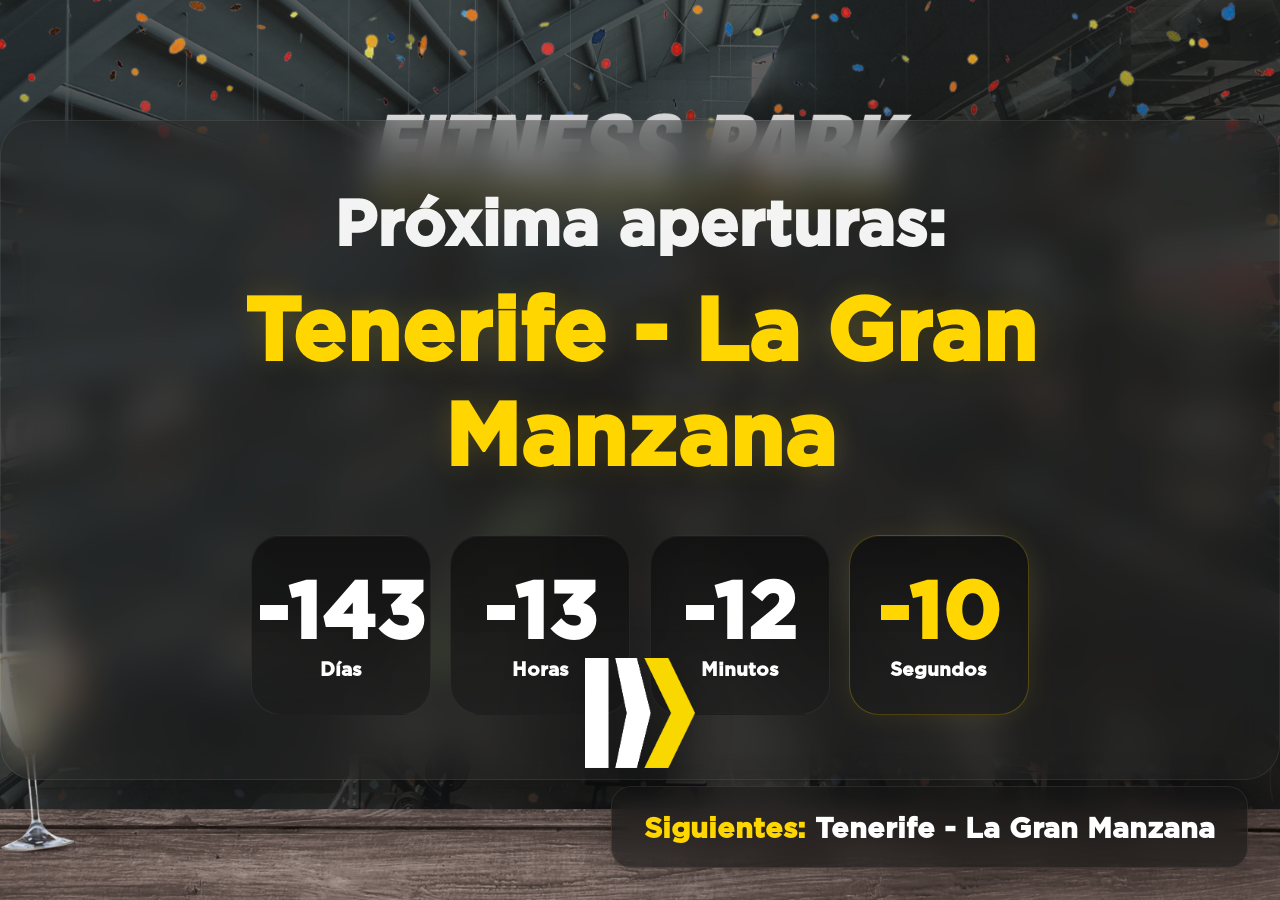
==== ap/index.html @ e1f19186 "Update index.html" ====
<!DOCTYPE html>
<html lang="es">
<head>
    <meta charset="UTF-8">
    <meta http-equiv="X-UA-Compatible" content="IE=edge">
    <meta name="viewport" content="width=device-width, initial-scale=1.0">
    <title>Apertura Fitness Park</title>
    <link rel="stylesheet" href="style.css">
</head>
<body>

    <section class="coming-soon">
        <div class="test">
            <h2>Próxima aperturas:</h2>
            <h1>Tenerife - La Gran Manzana</h1>

            <div class="countdown">
                <div class="container-day">
                    <h3 class="day">00</h3>
                    <h3>Días</h3>
                </div>

                <div class="container-hour">
                    <h3 class="hour">00</h3>
                    <h3>Horas</h3>
                </div>

                <div class="container-minute">
                    <h3 class="minute">00</h3>
                    <h3>Minutos</h3>
                </div>

                <div class="container-second">
                    <h3 class="second">00</h3>
                    <h3>Segundos</h3>
                </div>
            </div>
        </div>
    </section>

    <section id="names">
        <div id="proximo">
            <h3 id="prox">
                <span style="color:#FFD600;">Siguientes:</span>
                <span id="name">-</span>
            </h3>
        </div>
    </section>

    <div id="totem">
        <img src="totem.png" alt="totem" width="100" height="100">
    </div>

    <script src="app.js"></script>
</body>
</html>
---- ap/style.css ----
@font-face {
    font-family: FP1;
    src: url(Gotham-Bold.otf);
}

* {
    margin: 0;
    padding: 0;
    box-sizing: border-box;
}

body {
    font-family: FP1;
    color: #FFFFFF;
    background-color: #111;
    background-image:
        linear-gradient(rgba(1, 2, 3, 0.05), rgba(1, 2, 3, 0.05)),
        url("fondo2.png");
    background-position: center;
    background-repeat: no-repeat;
    background-size: cover;
    min-height: 100vh;
    overflow: hidden;
}

/* PANEL PRINCIPAL */
.test {
    padding: 4rem 5rem;
    background: rgba(30, 30, 30, 0.45);
    backdrop-filter: blur(18px);
    -webkit-backdrop-filter: blur(18px);
    border-radius: 35px;
    text-align: center;
    box-shadow: 0 20px 80px rgba(0,0,0,0.45);
    border: 1px solid rgba(255,255,255,0.08);
}

.coming-soon {
    min-height: 100vh;
    display: flex;
    align-items: center;
    justify-content: center;
}

/* TITULOS */
h2 {
    font-size: 4rem;
    font-weight: bold;
    margin-bottom: 1rem;
    color: rgba(255,255,255,0.95);
}

h1 {
    font-size: 5.5rem;
    font-weight: bold;
    color: #FFD600;
    margin-bottom: 1rem;
    text-shadow: 0 0 30px rgba(255,214,0,0.15);
}

/* COUNTDOWN */
.countdown {
    padding-top: 2rem;
    display: flex;
    gap: 1.2rem;
    justify-content: center;
}

.container-day,
.container-hour,
.container-minute,
.container-second {
    width: 180px;
    height: 180px;
    border-radius: 30px;
    display: flex;
    flex-direction: column;
    justify-content: center;
    background: linear-gradient(
        180deg,
        rgba(15,15,15,0.85),
        rgba(30,30,30,0.7)
    );
    border: 1px solid rgba(255,255,255,0.06);
    box-shadow: inset 0 1px 0 rgba(255,255,255,0.04);
}

.container-second {
    border: 1px solid rgba(255,214,0,0.25);
    box-shadow:
        0 0 30px rgba(255,214,0,0.08),
        inset 0 1px 0 rgba(255,255,255,0.04);
}

.day,
.hour,
.minute,
.second {
    font-size: 5rem;
    line-height: 1;
}

.second {
    color: #FFD600;
}

.container-day h3:last-child,
.container-hour h3:last-child,
.container-minute h3:last-child,
.container-second h3:last-child {
    font-size: 1.2rem;
    margin-top: 0.5rem;
}

/* SIGUIENTES */
#proximo {
    position: absolute;
    bottom: 2rem;
    right: 2rem;
    background: rgba(20, 20, 20, 0.6);
    backdrop-filter: blur(12px);
    padding: 1.4rem 2rem;
    border-radius: 20px;
    border: 1px solid rgba(255,255,255,0.08);
    box-shadow: 0 10px 40px rgba(0,0,0,0.25);
}

#prox {
    font-size: 1.8rem;
}

#name {
    opacity: 1;
    transition: opacity 0.7s ease-in-out;
}

/* TOTEM */
#totem {
    position: absolute;
    bottom: 8rem;
    left: 50%;
    transform: translateX(-50%);
    filter: drop-shadow(0 12px 20px rgba(0,0,0,0.35));
}

#totem img {
    width: 110px;
    height: 110px;
}

/* ANIMACIONES */
.fade {
    animation: fadeEffect 3s infinite;
}

@keyframes fadeEffect {
    0% { opacity: 1; }
    50% { opacity: 0; }
    100% { opacity: 1; }
}
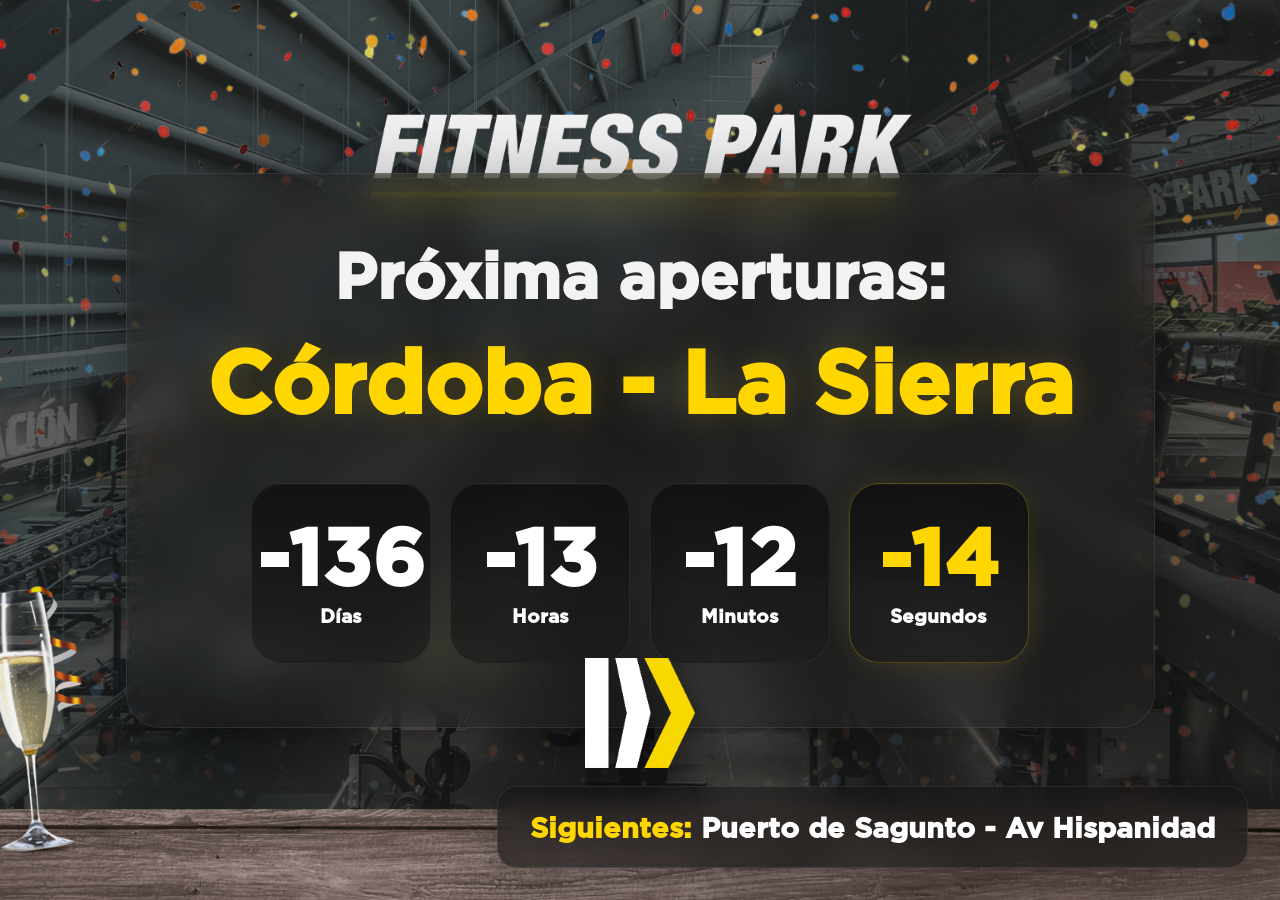
==== commit b9f4705a: "Update index.html" ====
--- a/ap/index.html
+++ b/ap/index.html
@@ -12,7 +12,7 @@
     <section class="coming-soon">
         <div class="test">
             <h2>Próxima aperturas:</h2>
-            <h1>Tenerife - La Gran Manzana</h1>
+            <h1>Córdoba - La Sierra</h1>
 
             <div class="countdown">
                 <div class="container-day">
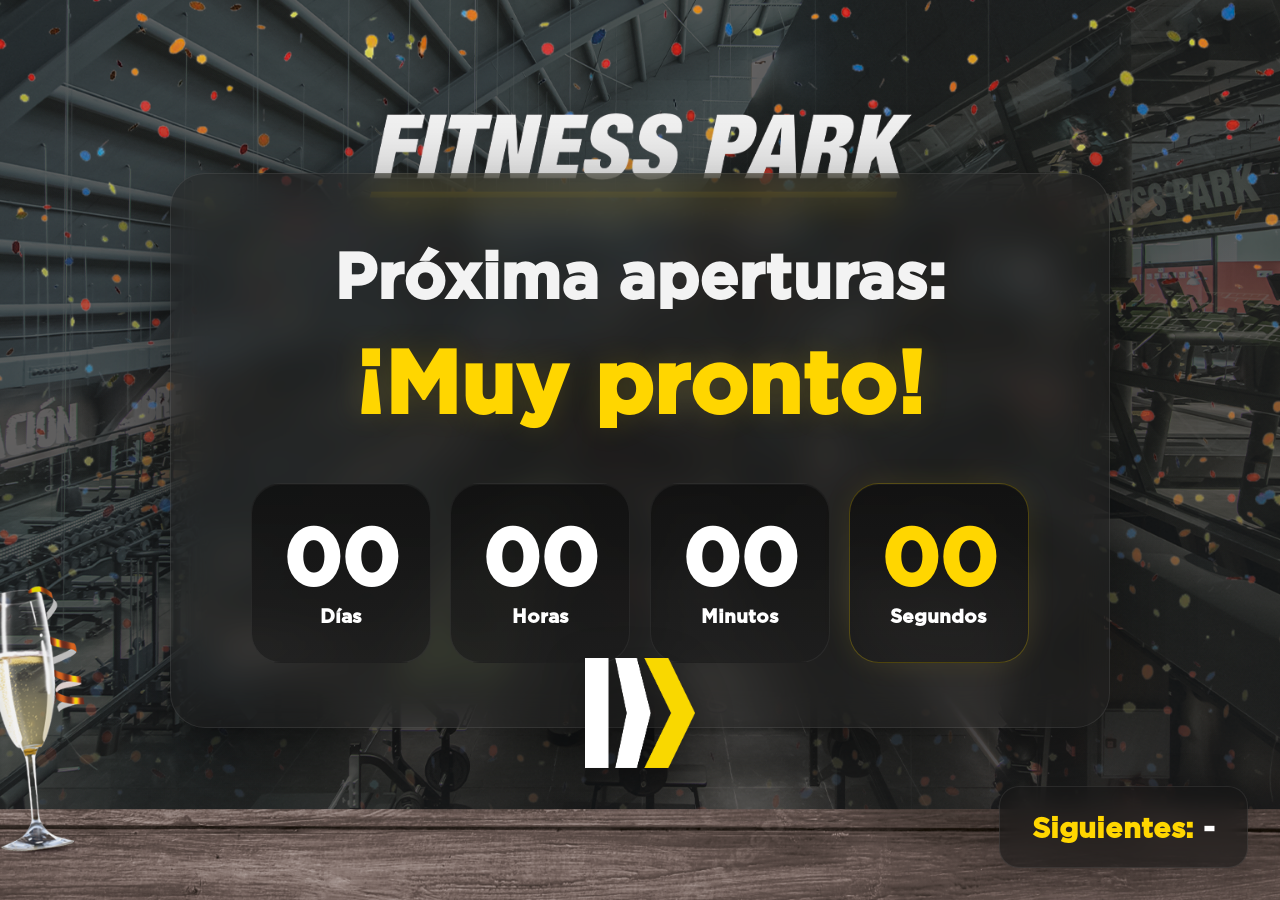
==== commit 924811f5: "Remove heading for Córdoba - La Sierra Removed the heading for 'Córdoba - La Sierra' in the upcoming" ====
--- a/ap/index.html
+++ b/ap/index.html
@@ -12,7 +12,7 @@
     <section class="coming-soon">
         <div class="test">
             <h2>Próxima aperturas:</h2>
-            <h1>Córdoba - La Sierra</h1>
+            <h1></h1>
 
             <div class="countdown">
                 <div class="container-day">
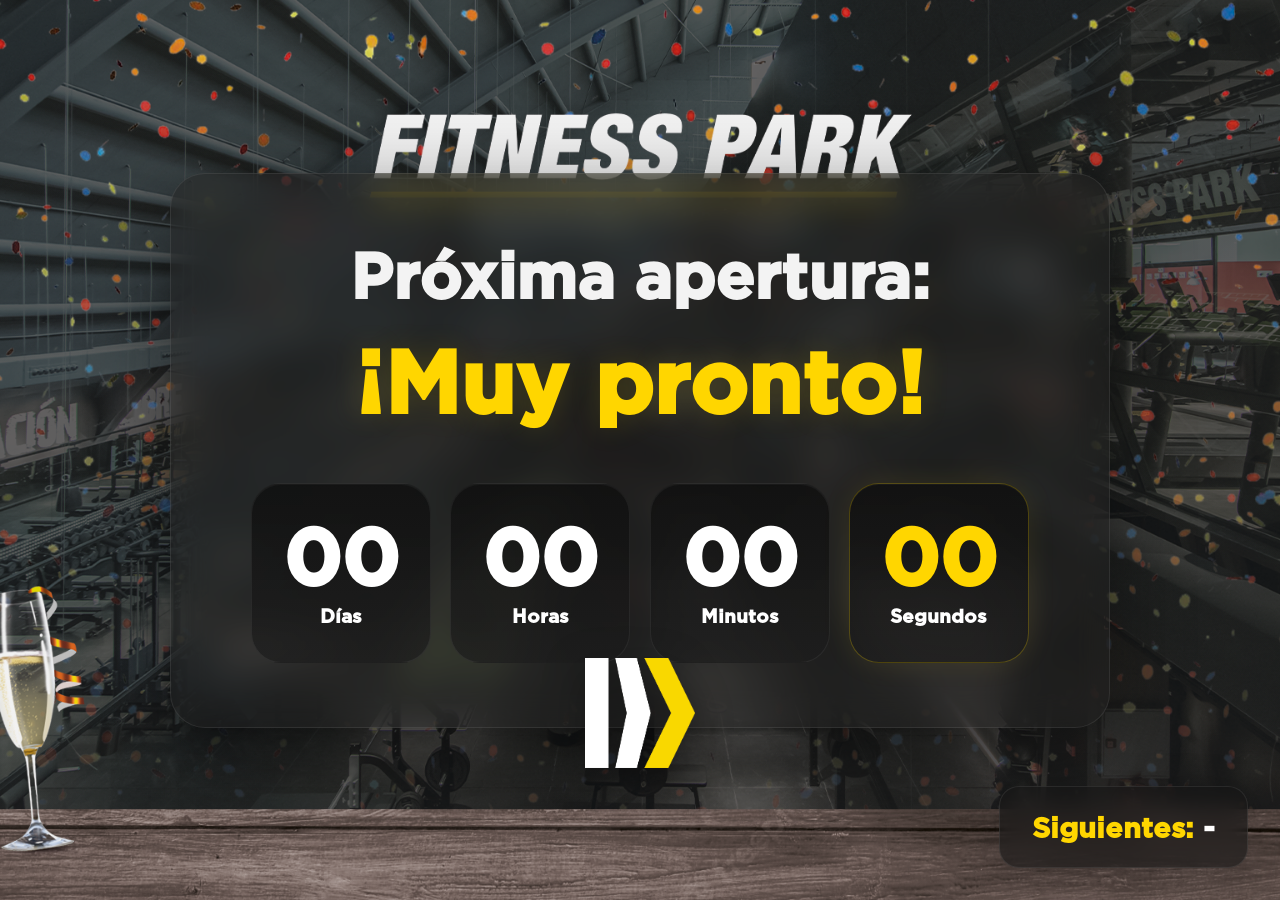
==== commit 26163479: "update" ====
--- a/ap/index.html
+++ b/ap/index.html
@@ -11,7 +11,7 @@
 
     <section class="coming-soon">
         <div class="test">
-            <h2>Próxima aperturas:</h2>
+            <h2>Próxima apertura:</h2>
             <h1></h1>
 
             <div class="countdown">
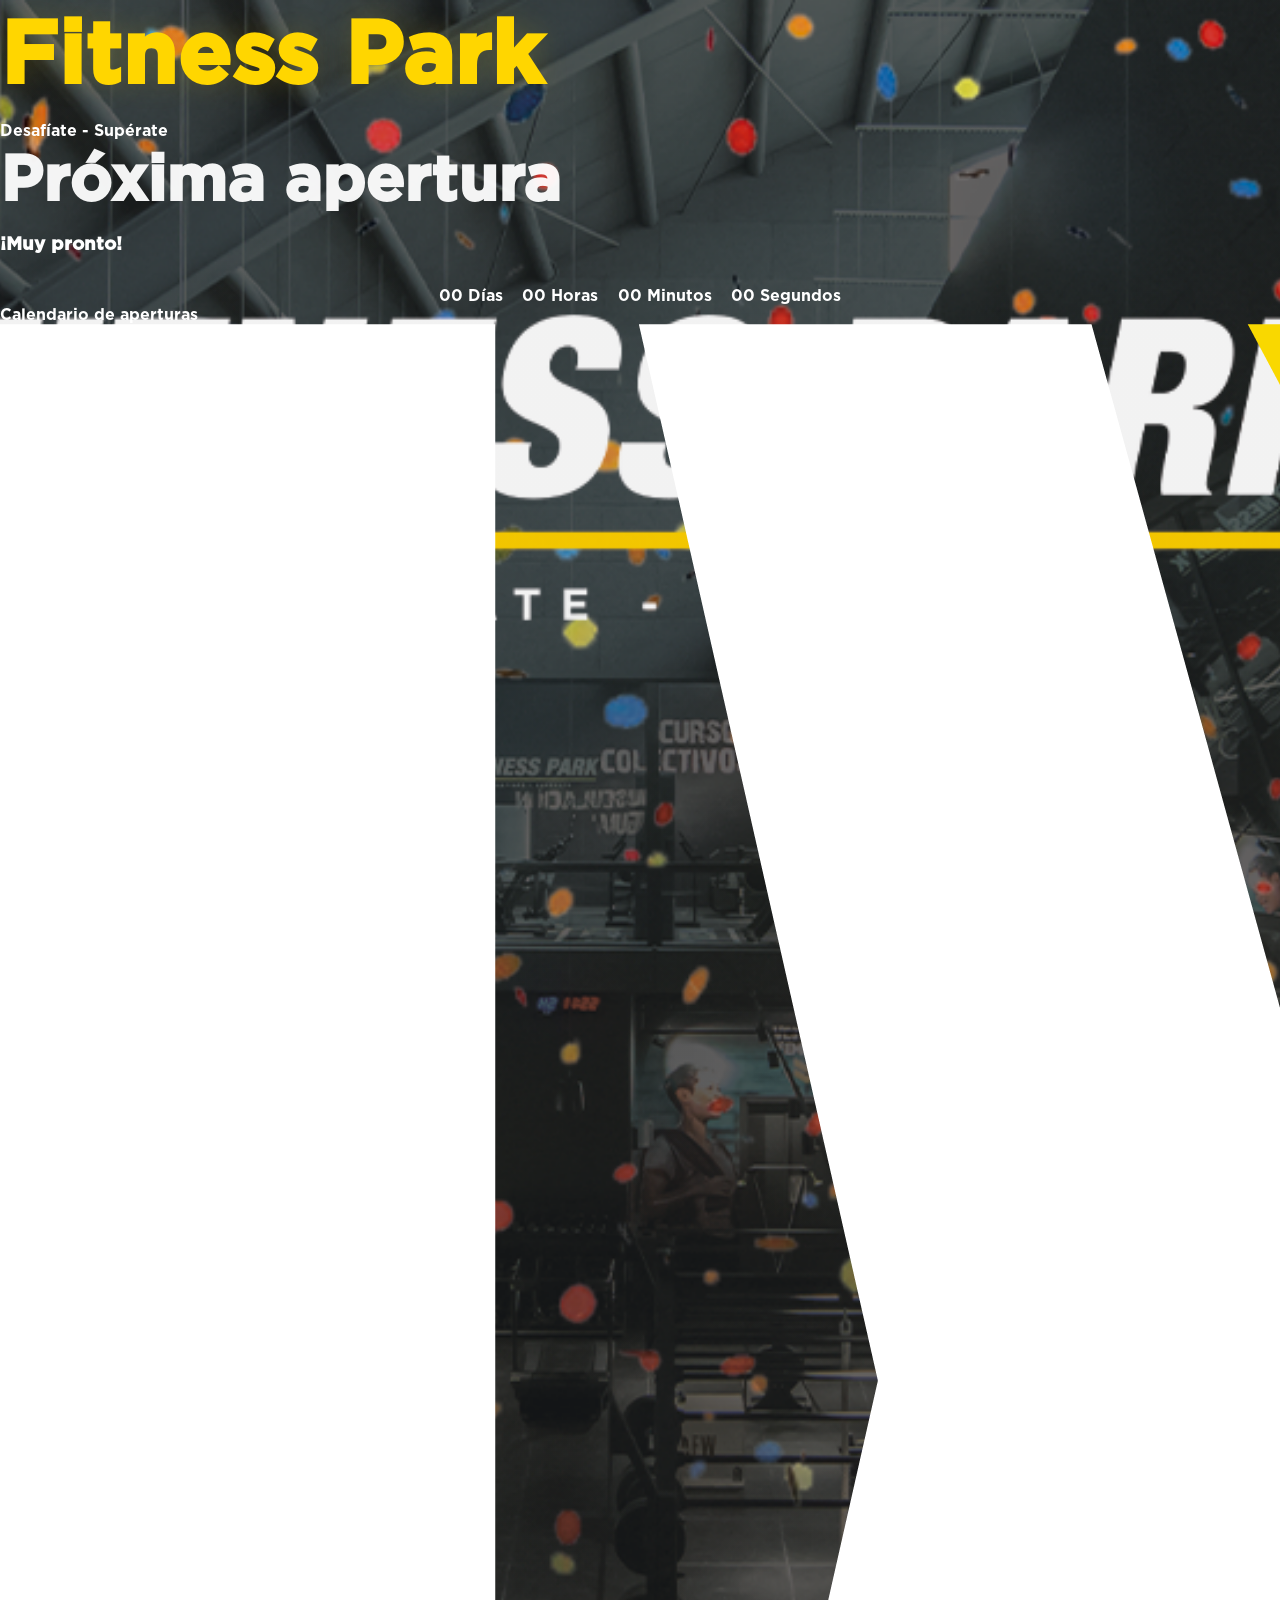
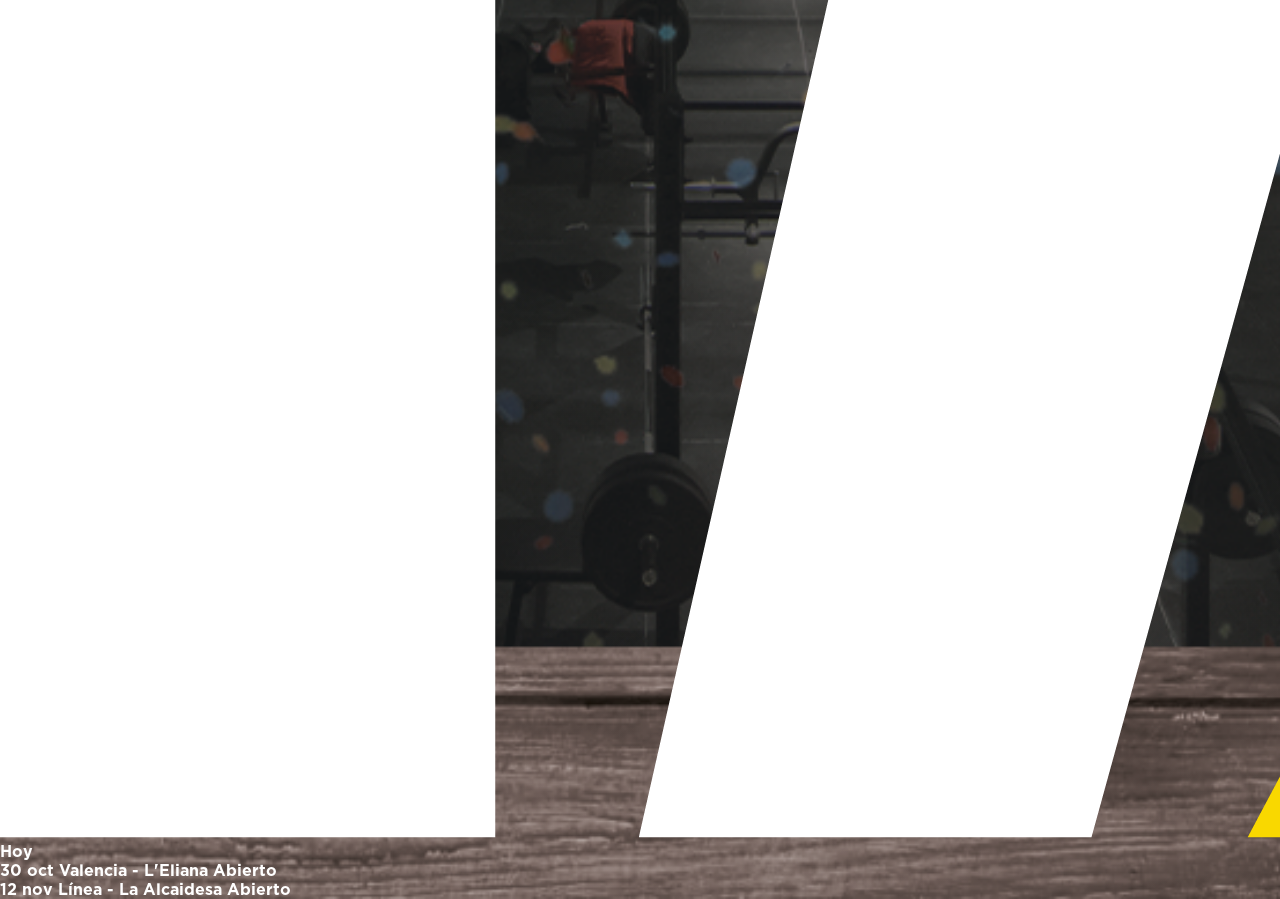
==== commit 864d4a85: "Add files via upload" ====
--- a/ap/index.html
+++ b/ap/index.html
@@ -1,56 +1,67 @@
 <!DOCTYPE html>
 <html lang="es">
 <head>
-    <meta charset="UTF-8">
-    <meta http-equiv="X-UA-Compatible" content="IE=edge">
-    <meta name="viewport" content="width=device-width, initial-scale=1.0">
-    <title>Apertura Fitness Park</title>
-    <link rel="stylesheet" href="style.css">
+  <meta charset="UTF-8">
+  <meta name="viewport" content="width=device-width, initial-scale=1.0">
+  <title>Aperturas Fitness Park</title>
+  <link rel="stylesheet" href="https://fonts.googleapis.com/css2?family=Montserrat:ital,wght@0,600;0,800;0,900;1,900&display=swap">
+  <link rel="stylesheet" href="style.css">
 </head>
 <body>
+  <main class="pantalla">
 
-    <section class="coming-soon">
-        <div class="test">
-            <h2>Próxima apertura:</h2>
-            <h1></h1>
+    <!-- Confeti de fondo (lo rellena app.js) -->
+    <div class="confeti" id="confeti" aria-hidden="true"></div>
 
-            <div class="countdown">
-                <div class="container-day">
-                    <h3 class="day">00</h3>
-                    <h3>Días</h3>
-                </div>
+    <!-- LOGO -->
+    <header class="logo">
+      <h1 class="logo-texto">Fitness Park</h1>
+      <div class="logo-linea"></div>
+      <p class="logo-lema">Desafíate - Supérate</p>
+    </header>
 
-                <div class="container-hour">
-                    <h3 class="hour">00</h3>
-                    <h3>Horas</h3>
-                </div>
+    <!-- TARJETA: PRÓXIMA APERTURA -->
+    <section class="tarjeta">
+      <h2 class="tarjeta-titulo">Próxima apertura</h2>
+      <h3 class="tarjeta-club" id="club">¡Muy pronto!</h3>
+      <p class="tarjeta-fecha" id="fecha"></p>
 
-                <div class="container-minute">
-                    <h3 class="minute">00</h3>
-                    <h3>Minutos</h3>
-                </div>
-
-                <div class="container-second">
-                    <h3 class="second">00</h3>
-                    <h3>Segundos</h3>
-                </div>
-            </div>
+      <div class="countdown" id="countdown">
+        <div class="casilla">
+          <span class="casilla-num" id="dias">00</span>
+          <span class="casilla-texto">Días</span>
         </div>
+        <div class="casilla">
+          <span class="casilla-num" id="horas">00</span>
+          <span class="casilla-texto">Horas</span>
+        </div>
+        <div class="casilla">
+          <span class="casilla-num" id="minutos">00</span>
+          <span class="casilla-texto">Minutos</span>
+        </div>
+        <div class="casilla casilla-segundos">
+          <span class="casilla-num" id="segundos">00</span>
+          <span class="casilla-texto">Segundos</span>
+        </div>
+      </div>
     </section>
 
-    <section id="names">
-        <div id="proximo">
-            <h3 id="prox">
-                <span style="color:#FFD600;">Siguientes:</span>
-                <span id="name">-</span>
-            </h3>
+    <!-- CALENDARIO DE APERTURAS -->
+    <section class="carril">
+      <p class="carril-titulo">Calendario de aperturas</p>
+      <div class="carril-pista" id="pista">
+        <div class="carril-base"></div>
+        <div class="carril-relleno" id="relleno"></div>
+        <div class="carril-hoy" id="hoy">
+          <img src="totem.png" alt="">
+          <span>Hoy</span>
         </div>
+        <!-- las paradas (clubes) las crea app.js -->
+      </div>
     </section>
 
-    <div id="totem">
-        <img src="totem.png" alt="totem" width="100" height="100">
-    </div>
+  </main>
 
-    <script src="app.js"></script>
+  <script src="app.js"></script>
 </body>
 </html>
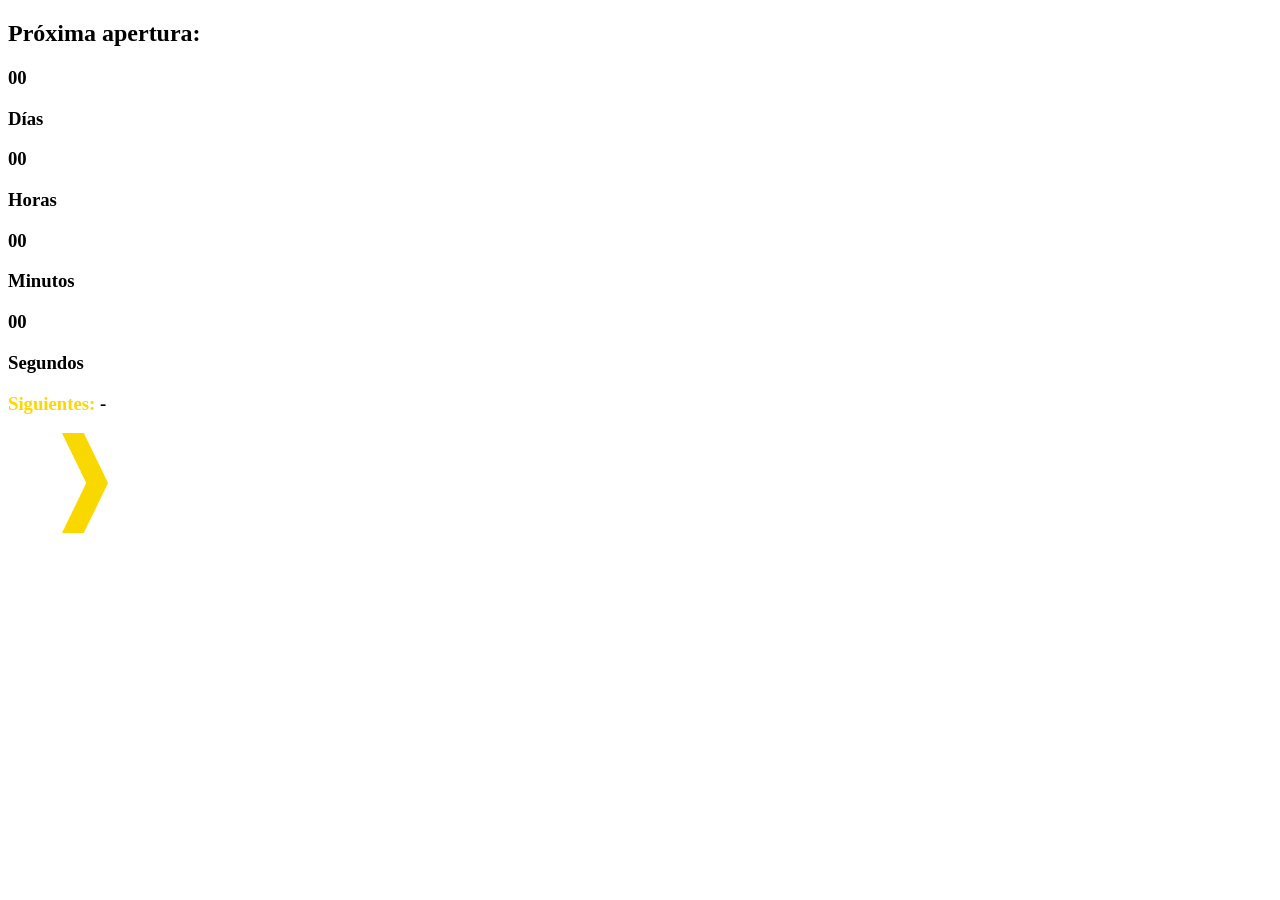
==== commit f9e4a535: "Rename index.txt to index.html" ====
--- a/ap/index.html
+++ b/ap/index.html
@@ -1,67 +1,56 @@
 <!DOCTYPE html>
 <html lang="es">
 <head>
-  <meta charset="UTF-8">
-  <meta name="viewport" content="width=device-width, initial-scale=1.0">
-  <title>Aperturas Fitness Park</title>
-  <link rel="stylesheet" href="https://fonts.googleapis.com/css2?family=Montserrat:ital,wght@0,600;0,800;0,900;1,900&display=swap">
-  <link rel="stylesheet" href="style.css">
+    <meta charset="UTF-8">
+    <meta http-equiv="X-UA-Compatible" content="IE=edge">
+    <meta name="viewport" content="width=device-width, initial-scale=1.0">
+    <title>Apertura Fitness Park</title>
+    <link rel="stylesheet" href="style.css">
 </head>
 <body>
-  <main class="pantalla">
 
-    <!-- Confeti de fondo (lo rellena app.js) -->
-    <div class="confeti" id="confeti" aria-hidden="true"></div>
+    <section class="coming-soon">
+        <div class="test">
+            <h2>Próxima apertura:</h2>
+            <h1></h1>
 
-    <!-- LOGO -->
-    <header class="logo">
-      <h1 class="logo-texto">Fitness Park</h1>
-      <div class="logo-linea"></div>
-      <p class="logo-lema">Desafíate - Supérate</p>
-    </header>
+            <div class="countdown">
+                <div class="container-day">
+                    <h3 class="day">00</h3>
+                    <h3>Días</h3>
+                </div>
 
-    <!-- TARJETA: PRÓXIMA APERTURA -->
-    <section class="tarjeta">
-      <h2 class="tarjeta-titulo">Próxima apertura</h2>
-      <h3 class="tarjeta-club" id="club">¡Muy pronto!</h3>
-      <p class="tarjeta-fecha" id="fecha"></p>
+                <div class="container-hour">
+                    <h3 class="hour">00</h3>
+                    <h3>Horas</h3>
+                </div>
 
-      <div class="countdown" id="countdown">
-        <div class="casilla">
-          <span class="casilla-num" id="dias">00</span>
-          <span class="casilla-texto">Días</span>
+                <div class="container-minute">
+                    <h3 class="minute">00</h3>
+                    <h3>Minutos</h3>
+                </div>
+
+                <div class="container-second">
+                    <h3 class="second">00</h3>
+                    <h3>Segundos</h3>
+                </div>
+            </div>
         </div>
-        <div class="casilla">
-          <span class="casilla-num" id="horas">00</span>
-          <span class="casilla-texto">Horas</span>
-        </div>
-        <div class="casilla">
-          <span class="casilla-num" id="minutos">00</span>
-          <span class="casilla-texto">Minutos</span>
-        </div>
-        <div class="casilla casilla-segundos">
-          <span class="casilla-num" id="segundos">00</span>
-          <span class="casilla-texto">Segundos</span>
-        </div>
-      </div>
     </section>
 
-    <!-- CALENDARIO DE APERTURAS -->
-    <section class="carril">
-      <p class="carril-titulo">Calendario de aperturas</p>
-      <div class="carril-pista" id="pista">
-        <div class="carril-base"></div>
-        <div class="carril-relleno" id="relleno"></div>
-        <div class="carril-hoy" id="hoy">
-          <img src="totem.png" alt="">
-          <span>Hoy</span>
+    <section id="names">
+        <div id="proximo">
+            <h3 id="prox">
+                <span style="color:#FFD600;">Siguientes:</span>
+                <span id="name">-</span>
+            </h3>
         </div>
-        <!-- las paradas (clubes) las crea app.js -->
-      </div>
     </section>
 
-  </main>
+    <div id="totem">
+        <img src="totem.png" alt="totem" width="100" height="100">
+    </div>
 
-  <script src="app.js"></script>
+    <script src="app.js"></script>
 </body>
 </html>
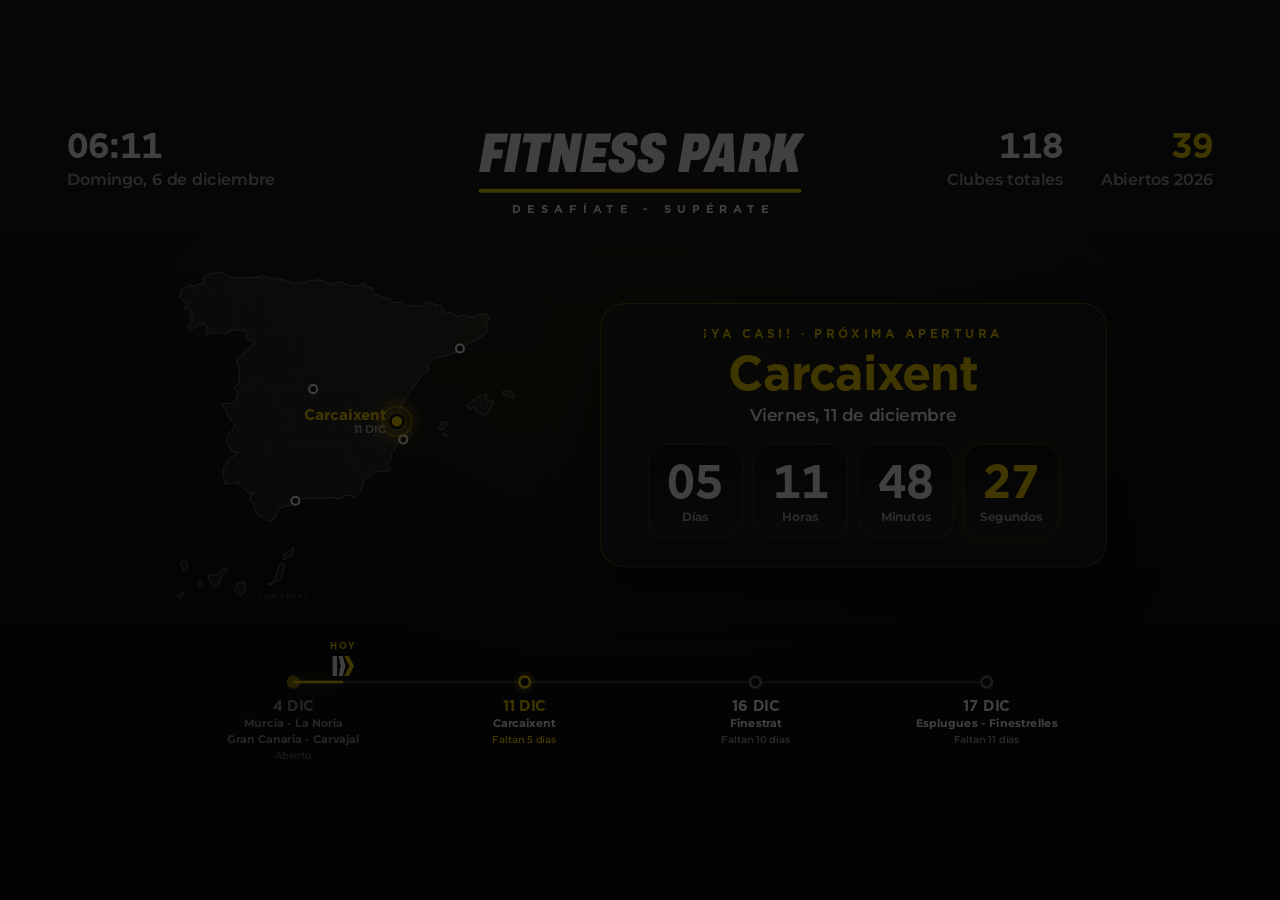
==== commit 4005c077: "Add files via upload" ====
--- a/ap/index.html
+++ b/ap/index.html
@@ -1,56 +1,105 @@
 <!DOCTYPE html>
 <html lang="es">
 <head>
-    <meta charset="UTF-8">
-    <meta http-equiv="X-UA-Compatible" content="IE=edge">
-    <meta name="viewport" content="width=device-width, initial-scale=1.0">
-    <title>Apertura Fitness Park</title>
-    <link rel="stylesheet" href="style.css">
+  <meta charset="UTF-8">
+  <meta name="viewport" content="width=device-width, initial-scale=1.0, maximum-scale=1.0, user-scalable=no">
+  <meta http-equiv="X-UA-Compatible" content="IE=edge">
+  <!-- Cuando cambies style.css, app.js o mapa.js, sube el número de ?v= para que las pantallas no usen la versión vieja -->
+  <title>Aperturas Fitness Park</title>
+  <link rel="stylesheet" href="https://fonts.googleapis.com/css2?family=Montserrat:ital,wght@0,600;0,700;0,800;0,900;1,900&family=Archivo:ital,wdth,wght@1,62..125,900&display=swap">
+  <link rel="stylesheet" href="style.css?v=21">
 </head>
 <body>
+<main class="pantalla">
 
-    <section class="coming-soon">
-        <div class="test">
-            <h2>Próxima apertura:</h2>
-            <h1></h1>
+    <!-- BARRA SUPERIOR: reloj · logo · cifras -->
+    <div class="barra">
+      <div class="reloj">
+        <span class="reloj-hora" id="hora">00:00</span>
+        <span class="reloj-fecha" id="hoyFecha"></span>
+      </div>
 
-            <div class="countdown">
-                <div class="container-day">
-                    <h3 class="day">00</h3>
-                    <h3>Días</h3>
-                </div>
+      <header class="logo">
+        <h1 class="logo-texto">Fitness Park</h1>
+        <div class="logo-linea"></div>
+        <p class="logo-lema">Desafíate - Supérate</p>
+      </header>
 
-                <div class="container-hour">
-                    <h3 class="hour">00</h3>
-                    <h3>Horas</h3>
-                </div>
+      <div class="cifras">
+        <div class="cifra">
+          <span class="cifra-num" id="nTotales">0</span>
+          <span class="cifra-texto">Clubes totales</span>
+        </div>
+        <div class="cifra cifra-amarilla">
+          <span class="cifra-num" id="nAbiertos">0</span>
+          <span class="cifra-texto" id="nAbiertosTexto">Abiertos</span>
+        </div>
+      </div>
+    </div>
 
-                <div class="container-minute">
-                    <h3 class="minute">00</h3>
-                    <h3>Minutos</h3>
-                </div>
+    <!-- CENTRO: mapa + próxima apertura -->
+    <div class="centro">
+      <figure class="mapa">
+        <svg id="mapa" aria-label="Mapa de aperturas"></svg>
+      </figure>
 
-                <div class="container-second">
-                    <h3 class="second">00</h3>
-                    <h3>Segundos</h3>
-                </div>
-            </div>
+      <section class="tarjeta" id="tarjeta">
+        <h2 class="tarjeta-titulo" id="tarjetaTitulo">Próxima apertura</h2>
+        <h3 class="tarjeta-club" id="club">¡Muy pronto!</h3>
+        <p class="tarjeta-fecha" id="fecha"></p>
+
+        <div class="countdown" id="countdown">
+          <div class="casilla">
+            <span class="casilla-num" id="dias">00</span>
+            <span class="casilla-texto">Días</span>
+          </div>
+          <div class="casilla">
+            <span class="casilla-num" id="horas">00</span>
+            <span class="casilla-texto">Horas</span>
+          </div>
+          <div class="casilla">
+            <span class="casilla-num" id="minutos">00</span>
+            <span class="casilla-texto">Minutos</span>
+          </div>
+          <div class="casilla casilla-segundos">
+            <span class="casilla-num" id="segundos">00</span>
+            <span class="casilla-texto">Segundos</span>
+          </div>
         </div>
+
+        <!-- Se ve solo cuando un club acaba de abrir -->
+        <div class="celebracion" id="celebracion">
+          <span class="celebracion-texto">¡Ya abierto!</span>
+          <span class="celebracion-num" id="celebracionNum"></span>
+        </div>
+      </section>
+    </div>
+
+    <!-- LÍNEA TEMPORAL DE APERTURAS -->
+    <section class="carril">
+      <div class="carril-pista" id="pista">
+        <div class="carril-base"></div>
+        <div class="carril-relleno" id="relleno"></div>
+        <div class="carril-hoy" id="hoy">
+          <img src="totem.png" alt="">
+          <span>Hoy</span>
+        </div>
+        <!-- las paradas (clubes) las crea app.js -->
+      </div>
     </section>
 
-    <section id="names">
-        <div id="proximo">
-            <h3 id="prox">
-                <span style="color:#FFD600;">Siguientes:</span>
-                <span id="name">-</span>
-            </h3>
-        </div>
-    </section>
-
-    <div id="totem">
-        <img src="totem.png" alt="totem" width="100" height="100">
+    <!-- AVISO INTERNO (solo se ve si hay alguno activo) -->
+    <div class="aviso" id="aviso">
+      <span class="aviso-etiqueta">Aviso</span>
+      <span class="aviso-texto" id="avisoTexto"></span>
     </div>
 
-    <script src="app.js"></script>
+  </main>
+
+  <!-- Velo oscuro del modo noche -->
+  <div class="velo"></div>
+
+  <script src="mapa.js?v=21"></script>
+  <script src="app.js?v=21"></script>
 </body>
 </html>
--- a/ap/style.css
+++ b/ap/style.css
@@ -0,0 +1,365 @@
+/* =====================================================
+   ESTILOS FITNESS PARK
+   La pantalla se diseña a 1920x1080 (horizontal) o
+   1080x1920 (vertical) y app.js la escala para que
+   quepa entera en cualquier pantalla, sin cortes.
+   ===================================================== */
+
+/* Gotham Bold (la de la marca) para titulares y números.
+   Montserrat para textos secundarios y el logo en cursiva. */
+@font-face {
+  font-family: FP1;
+  src: url(Gotham-Bold.otf);
+  font-weight: 100 900;
+  font-display: swap;
+}
+
+/* Colores: amarillo #ffd600 · negro #111111 · blanco #ffffff · gris texto rgba(255,255,255,0.62)
+   (escritos directamente, sin variables, para que funcione en TVs antiguas) */
+
+* { margin: 0; padding: 0; box-sizing: border-box; }
+
+html, body { width: 100%; height: 100%; overflow: hidden; }
+html { -webkit-text-size-adjust: 100%; text-size-adjust: 100%; }
+body { -webkit-font-smoothing: antialiased; cursor: none; }
+
+body {
+  background:
+    radial-gradient(ellipse 60% 50% at 50% 40%, rgba(255, 214, 0, 0.06), transparent 70%),
+    linear-gradient(180deg, #1c1d1c 0%, #111111 60%, #0b0b0b 100%);
+  background-color: #111111;
+  font-family: "Montserrat", system-ui, sans-serif;
+  font-weight: 800;
+  color: #ffffff;
+}
+
+/* ---------- LIENZO ESCALABLE ---------- */
+.pantalla {
+  position: absolute;
+  top: 0;
+  left: 0;
+  width: 1920px;
+  height: 1080px;
+  -webkit-transform-origin: 0 0;
+  transform-origin: 0 0; /* app.js la escala y centra para que quepa en cualquier pantalla */
+  display: flex;
+  flex-direction: column;
+  align-items: center;
+  justify-content: space-between;
+  padding: 56px 100px 60px; /* margen de seguridad para TVs que recortan bordes */
+}
+
+/* ---------- BARRA SUPERIOR ---------- */
+.barra {
+  width: 100%;
+  display: flex;
+  align-items: flex-start;
+}
+.reloj, .cifras { flex: 1; }
+.logo { margin: 0 40px; }
+
+.reloj { display: flex; flex-direction: column; }
+.reloj-hora { font-size: 54px; font-weight: 900; line-height: 1; font-variant-numeric: tabular-nums; }
+.reloj-fecha { margin-top: 10px; font-size: 24px; font-weight: 600; color: rgba(255, 255, 255, 0.62); }
+.reloj-fecha::first-letter { text-transform: uppercase; }
+
+/* Cifras: mismo estilo que el reloj, alineadas a la derecha */
+.cifras { display: flex; justify-content: flex-end; }
+.cifra + .cifra { margin-left: 56px; }
+.cifra { display: flex; flex-direction: column; align-items: flex-end; }
+.cifra-num { font-size: 54px; font-weight: 900; line-height: 1; font-variant-numeric: tabular-nums; }
+.cifra-texto { margin-top: 10px; font-size: 24px; font-weight: 600; color: rgba(255, 255, 255, 0.62); white-space: nowrap; }
+.cifra-amarilla .cifra-num { color: #ffd600; }
+
+/* ---------- LOGO ---------- */
+.logo { text-align: center; }
+.logo-texto {
+  font-family: "Archivo", FP1, "Montserrat", system-ui, sans-serif; /* lo más parecido a la letra del logo oficial */
+  font-stretch: 70%;
+  word-spacing: 0.1em;
+  font-size: 84px;
+  font-weight: 900;
+  font-style: italic;
+  text-transform: uppercase;
+  letter-spacing: -0.01em;
+  line-height: 0.95;
+}
+.logo-linea { height: 6px; margin: 12px 0 14px; background: #ffd600; border-radius: 4px; }
+.logo-lema {
+  font-size: 17px;
+  font-weight: 600;
+  letter-spacing: 0.55em;
+  padding-left: 0.55em;
+  text-transform: uppercase;
+}
+
+/* ---------- CENTRO: MAPA + TARJETA ---------- */
+.centro { display: flex; align-items: center; justify-content: center; }
+.mapa { margin-right: 120px; }
+
+.mapa { width: 520px; flex-shrink: 0; }
+.mapa svg { display: block; width: 100%; height: auto; overflow: visible; }
+
+.mapa-tierra {
+  fill: rgba(255, 255, 255, 0.08);
+  stroke: rgba(255, 255, 255, 0.32);
+  stroke-width: 1.2;
+  stroke-linejoin: round;
+}
+.mapa-comunidades { fill: none; stroke: rgba(255, 255, 255, 0.14); stroke-width: 0.7; stroke-linejoin: round; stroke-linecap: round; }
+.mapa-trama { stroke: none; }
+.mapa-mar { font-family: "Montserrat", system-ui, sans-serif; font-size: 9px; font-weight: 600; font-style: italic; letter-spacing: 2.5px; fill: rgba(255, 255, 255, 0.2); }
+.mapa-canarias { fill: none; stroke: rgba(255, 255, 255, 0.2); stroke-width: 1; stroke-dasharray: 4 5; }
+
+.pin-futuro { fill: #111111; stroke: #ffffff; stroke-width: 2.5; }
+.pin-siguiente { fill: #ffd600; stroke: #111111; stroke-width: 3; }
+.pin-pulso {
+  fill: none;
+  stroke: #ffd600;
+  stroke-width: 2;
+}
+.pin-nombre { font-family: "Montserrat", system-ui, sans-serif; font-size: 16px; font-weight: 800; fill: #ffffff; }
+.pin-nombre.es-siguiente { fill: #ffd600; font-size: 19px; }
+.pin-dias { font-family: "Montserrat", system-ui, sans-serif; font-size: 14px; font-weight: 700; fill: rgba(255, 255, 255, 0.62); text-transform: uppercase; }
+
+/* ---------- TARJETA ---------- */
+.tarjeta {
+  width: 760px;
+  padding: 34px 56px 42px;
+  text-align: center;
+  background: rgba(34, 34, 34, 0.72); /* sin blur: más ligero para las TVs */
+  border: 1px solid rgba(255, 255, 255, 0.1);
+  border-radius: 36px;
+  box-shadow: 0 24px 80px rgba(0, 0, 0, 0.45);
+}
+.tarjeta-titulo { font-size: 18px; letter-spacing: 0.3em; text-transform: uppercase; color: rgba(255, 255, 255, 0.62); }
+.tarjeta-club {
+  display: flex;
+  flex-direction: column;
+  margin-top: 12px;
+  font-size: 72px;
+  font-weight: 900;
+  line-height: 1.02;
+  letter-spacing: -0.02em;
+  color: #ffd600;
+}
+.tarjeta-club > span, .club-fila { white-space: nowrap; }
+.club-sitio { margin-top: 0.1em; font-size: 0.48em; letter-spacing: -0.01em; color: #ffffff; }
+.club-varios .club-fila { display: flex; justify-content: center; align-items: baseline; }
+.club-varios .club-sitio { margin-left: 0.35em; }
+.club-varios .club-sitio { margin-top: 0; font-size: 0.6em; }
+.tarjeta-fecha { margin-top: 12px; font-size: 25px; font-weight: 600; }
+.tarjeta-fecha::first-letter { text-transform: uppercase; }
+
+/* ---------- MODOS DE LA TARJETA ---------- */
+/* El brillo es una capa aparte que solo cambia de opacidad: ligero para TVs */
+.tarjeta { position: relative; }
+.tarjeta:after {
+  content: "";
+  position: absolute;
+  top: 0; left: 0; right: 0; bottom: 0;
+  border-radius: 36px;
+  box-shadow: 0 0 70px rgba(255, 214, 0, 0.28);
+  opacity: 0;
+  pointer-events: none;
+}
+.modo-final:after, .modo-hoy:after, .modo-abierto:after { -webkit-animation: brillo 2.6s ease-in-out infinite; animation: brillo 2.6s ease-in-out infinite; }
+/* Quedan menos de 7 días / abre hoy: la tarjeta se ilumina */
+.modo-final,
+.modo-hoy { border-color: rgba(255, 214, 0, 0.45); }
+.modo-final .tarjeta-titulo,
+.modo-hoy .tarjeta-titulo { color: #ffd600; }
+.modo-final .casilla,
+.modo-hoy .casilla { border-color: rgba(255, 214, 0, 0.22); }
+.modo-hoy { background: linear-gradient(180deg, rgba(255, 214, 0, 0.1), rgba(34, 34, 34, 0.78) 55%); }
+
+/* Recién abierto: "¡Ya abierto!" */
+.modo-abierto {
+  border-color: #ffd600;
+  background: linear-gradient(180deg, rgba(255, 214, 0, 0.18), rgba(34, 34, 34, 0.8) 60%);
+}
+.modo-abierto .tarjeta-titulo { color: #ffd600; font-size: 22px; }
+.celebracion {
+  display: none;
+  height: 142px; /* mismo alto que la cuenta atrás: no salta nada */
+  margin-top: 28px;
+  flex-direction: column;
+  align-items: center;
+  justify-content: center;
+}
+.modo-abierto .celebracion { display: flex; }
+.celebracion-texto { font-family: FP1, "Montserrat", system-ui, sans-serif; font-weight: 700; font-size: 84px; line-height: 1; color: #ffd600; letter-spacing: -0.01em; }
+.celebracion-num { margin-top: 16px; font-size: 18px; font-weight: 700; letter-spacing: 0.25em; text-transform: uppercase; color: rgba(255, 255, 255, 0.62); }
+
+/* ---------- CUENTA ATRÁS ---------- */
+.countdown { display: flex; justify-content: center; margin-top: 28px; }
+.casilla + .casilla { margin-left: 16px; }
+.casilla {
+  width: 142px;
+  height: 142px;
+  display: flex;
+  flex-direction: column;
+  align-items: center;
+  justify-content: center;
+  overflow: hidden;
+  border-radius: 28px;
+  background: linear-gradient(180deg, #121212, #232323);
+  border: 1px solid rgba(255, 255, 255, 0.08);
+}
+.casilla-segundos { border-color: rgba(255, 214, 0, 0.4); box-shadow: 0 0 30px rgba(255, 214, 0, 0.12); }
+.casilla-num { font-size: 70px; font-weight: 900; line-height: 1; font-variant-numeric: tabular-nums; }
+.casilla-num.tic { animation: tic 0.45s cubic-bezier(.2, .8, .2, 1); }
+.casilla-segundos .casilla-num { color: #ffd600; }
+.casilla-texto { margin-top: 8px; font-size: 18px; font-weight: 700; color: rgba(255, 255, 255, 0.62); }
+
+/* ---------- LÍNEA TEMPORAL (abajo) ---------- */
+.carril { width: 1320px; }
+.carril-pista { position: relative; height: 172px; margin: 0 140px; text-align: left; }
+
+.carril-base,
+.carril-relleno { position: absolute; top: 38px; left: 0; height: 4px; border-radius: 2px; }
+.carril-base { right: 0; background: rgba(255, 255, 255, 0.16); }
+.carril-relleno { background: #ffd600; box-shadow: 0 0 18px rgba(255, 214, 0, 0.35); }
+
+.carril-hoy {
+  position: absolute;
+  top: 0;
+  transform: translateX(-50%);
+  display: flex;
+  flex-direction: column;
+  align-items: center;
+  z-index: 2;
+}
+.carril-hoy img { width: 32px; height: 32px; object-fit: contain; animation: latir 2.4s ease-in-out infinite; }
+.carril-hoy span {
+  position: absolute;
+  top: -22px;
+  font-size: 14px;
+  letter-spacing: 0.2em;
+  text-transform: uppercase;
+  color: #ffd600;
+}
+
+.parada {
+  position: absolute;
+  top: 30px;
+  width: 260px;
+  transform: translateX(-50%);
+  display: flex;
+  flex-direction: column;
+  align-items: center;
+  text-align: center;
+}
+.parada-punto {
+  width: 20px;
+  height: 20px;
+  margin-bottom: 12px;
+  border-radius: 50%;
+  background: #111111;
+  border: 4px solid rgba(255, 255, 255, 0.4);
+}
+.parada-fecha { font-size: 22px; font-weight: 900; text-transform: uppercase; }
+.parada-nombre { margin-top: 2px; font-size: 17px; font-weight: 700; line-height: 1.3; }
+.parada-estado { margin-top: 4px; font-size: 15px; font-weight: 600; color: rgba(255, 255, 255, 0.62); }
+
+.parada.abierta { opacity: 0.55; }
+.parada.abierta .parada-punto { background: #ffd600; border-color: #ffd600; }
+.parada.siguiente .parada-punto { border-color: #ffd600; box-shadow: 0 0 0 6px rgba(255, 214, 0, 0.15); }
+.parada.siguiente .parada-fecha,
+.parada.siguiente .parada-estado { color: #ffd600; }
+
+/* ---------- AVISO INTERNO ---------- */
+.aviso {
+  display: none;
+  align-items: center;
+  max-width: 1320px;
+  padding: 14px 34px 14px 16px;
+  border-radius: 999px;
+  background: #ffd600;
+  color: #111111;
+  animation: entrar 0.8s cubic-bezier(.2, .8, .2, 1);
+}
+.con-aviso .aviso { display: flex; }
+.aviso-etiqueta {
+  padding: 8px 18px;
+  border-radius: 999px;
+  background: #111111;
+  color: #ffd600;
+  font-family: FP1, "Montserrat", system-ui, sans-serif;
+  font-weight: 700;
+  font-size: 16px;
+  letter-spacing: 0.2em;
+  text-transform: uppercase;
+}
+.aviso-etiqueta { margin-right: 22px; flex-shrink: 0; }
+.aviso-texto { font-family: FP1, "Montserrat", system-ui, sans-serif; font-weight: 700; font-size: 26px; white-space: nowrap; overflow: hidden; text-overflow: ellipsis; }
+
+/* ---------- MODO NOCHE ---------- */
+.velo {
+  position: fixed;
+  top: 0; left: 0; right: 0; bottom: 0;
+  background: #000;
+  opacity: 0;
+  pointer-events: none;
+  z-index: 10;
+  -webkit-transition: opacity 2s ease;
+  transition: opacity 2s ease;
+}
+.noche .velo { opacity: 0.75; }
+.noche .tarjeta:after, .noche .casilla-num, .noche .carril-hoy img { -webkit-animation: none !important; animation: none !important; }
+
+/* =====================================================
+   PANTALLA VERTICAL (1080x1920): tótems, móviles...
+   app.js añade la clase "vertical" al body.
+   ===================================================== */
+.vertical .pantalla { width: 1080px; height: 1920px; padding: 90px 70px 80px; }
+.vertical .barra { flex-wrap: wrap; }
+.vertical .logo { -webkit-box-ordinal-group: 0; -webkit-order: -1; order: -1; width: 100%; margin: 0 0 56px; text-align: center; }
+/* en vertical la línea amarilla se dibuja bajo el texto para que mida lo mismo que él */
+.vertical .logo-texto { display: inline-block; padding-bottom: 12px; border-bottom: 6px solid #ffd600; }
+.vertical .logo-linea { display: none; }
+.vertical .logo-lema { margin-top: 14px; }
+.vertical .barra { align-items: center; }
+.vertical .logo-texto { font-size: 96px; }
+.vertical .centro { flex-direction: column; }
+.vertical .mapa { margin: 60px 0 0; }
+.vertical .mapa { width: 500px; order: 2; }
+.vertical .tarjeta { width: 100%; padding: 40px 56px 48px; }
+.vertical .carril { width: 100%; }
+.vertical .carril-pista { margin: 10px 120px 0; height: 170px; }
+.vertical .parada { width: 230px; }
+.vertical .aviso { max-width: 100%; }
+.vertical .aviso-etiqueta { margin-right: 22px; flex-shrink: 0; }
+.aviso-texto { font-size: 22px; white-space: normal; }
+.vertical .parada-nombre { font-size: 17px; }
+
+/* ---------- ANIMACIONES ---------- */
+@keyframes tic {
+  from { transform: translateY(-35%); opacity: 0; }
+  to   { transform: translateY(0); opacity: 1; }
+}
+@keyframes latir {
+  0%, 100% { transform: translateX(0); }
+  50%      { transform: translateX(6px); }
+}
+@keyframes brillo { 0%, 100% { opacity: 0; } 50% { opacity: 1; } }
+@-webkit-keyframes brillo { 0%, 100% { opacity: 0; } 50% { opacity: 1; } }
+@keyframes entrar { from { opacity: 0; transform: translateY(20px); } to { opacity: 1; transform: none; } }
+
+@media (prefers-reduced-motion: reduce) {
+  .carril-hoy img, .casilla-num, .tarjeta:after { animation: none !important; }
+}
+
+/* ---------- GOTHAM: titulares y números ---------- */
+.reloj-hora,
+.cifra-num,
+.logo-lema,
+.tarjeta-titulo,
+.tarjeta-club,
+.casilla-num,
+.carril-hoy span,
+.parada-fecha {
+  font-family: FP1, "Montserrat", system-ui, sans-serif;
+  font-weight: 700;
+}
+.pin-nombre { font-family: FP1, "Montserrat", system-ui, sans-serif; font-weight: 700; }
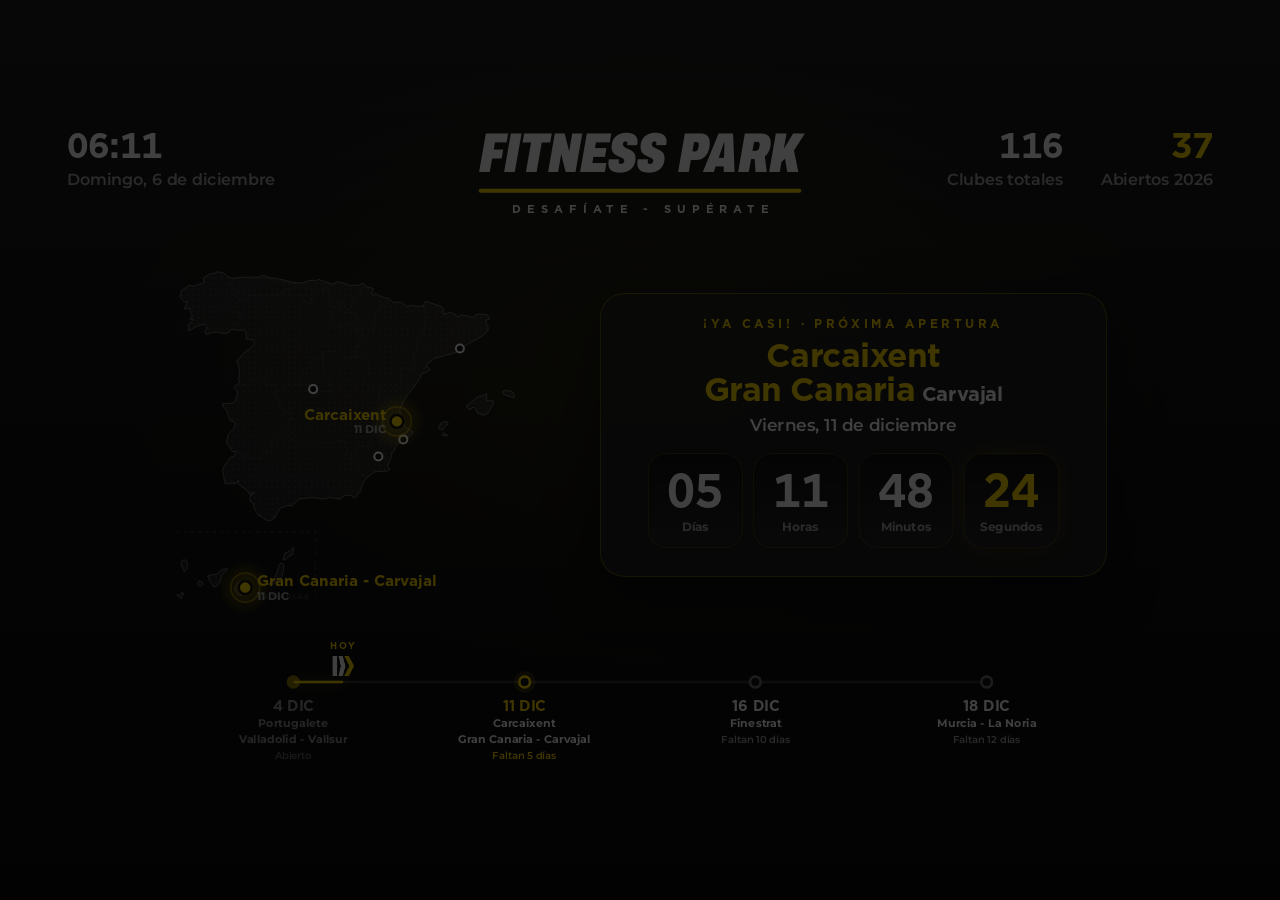
==== commit a5853a81: "Add files via upload" ====
--- a/ap/index.html
+++ b/ap/index.html
@@ -7,7 +7,7 @@
   <!-- Cuando cambies style.css, app.js o mapa.js, sube el número de ?v= para que las pantallas no usen la versión vieja -->
   <title>Aperturas Fitness Park</title>
   <link rel="stylesheet" href="https://fonts.googleapis.com/css2?family=Montserrat:ital,wght@0,600;0,700;0,800;0,900;1,900&family=Archivo:ital,wdth,wght@1,62..125,900&display=swap">
-  <link rel="stylesheet" href="style.css?v=21">
+  <link rel="stylesheet" href="style.css?v=22">
 </head>
 <body>
 <main class="pantalla">
@@ -99,7 +99,7 @@
   <!-- Velo oscuro del modo noche -->
   <div class="velo"></div>
 
-  <script src="mapa.js?v=21"></script>
-  <script src="app.js?v=21"></script>
+  <script src="mapa.js?v=22"></script>
+  <script src="app.js?v=22"></script>
 </body>
 </html>
